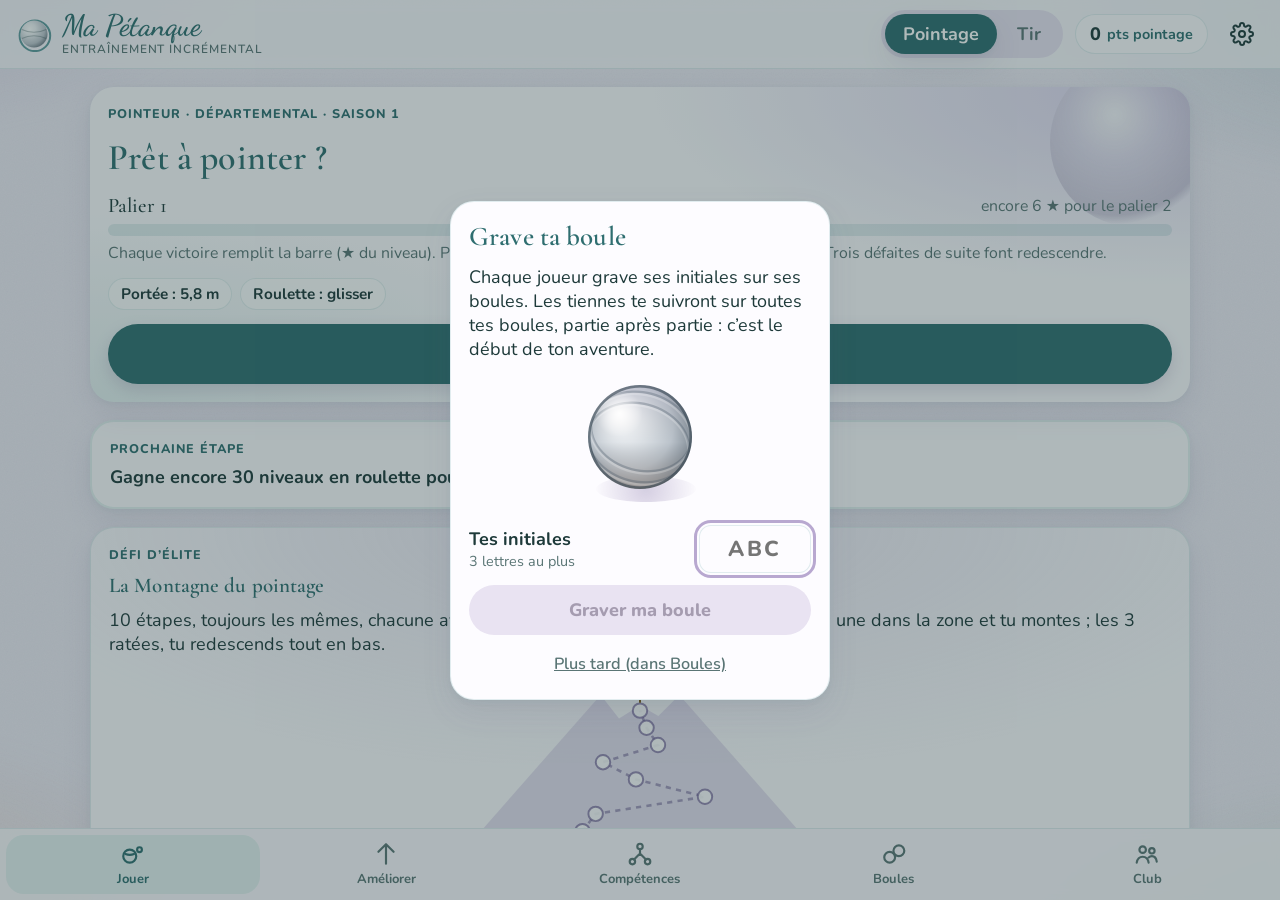
==== ma-petanque/index.html @ 7077d9e7 "Ma Pétanque 1.92 en ligne Co-Authored-By: Claude Opus 5.5 <noreply@anthropic.com> Claude-Session: ht" ====
<!doctype html>
<html lang="fr">
<head>
<meta charset="utf-8">
<meta name="viewport" content="width=device-width, initial-scale=1, maximum-scale=1, user-scalable=no, viewport-fit=cover">
<meta name="theme-color" content="#f2eef8">
<title>Ma Pétanque</title>
<link rel="stylesheet" href="polices/polices.css">
<link rel="stylesheet" href="jeu.css">
</head>
<body>
<div class="appli" id="appli" data-vue="pointage">
  <header class="entete">
    <div class="marque">
      <svg viewBox="0 0 40 40" aria-hidden="true">
        <defs><radialGradient id="gm" cx="35%" cy="32%" r="70%"><stop offset="0" stop-color="#fff"/><stop offset=".3" stop-color="#eef1f4"/><stop offset=".78" stop-color="#bcc4cc"/><stop offset="1" stop-color="#7f8a94"/></radialGradient></defs>
        <circle cx="21" cy="22" r="17" fill="none" stroke="#44898c" stroke-width="2.2" opacity=".85"/>
        <circle cx="20" cy="20" r="15" fill="url(#gm)"/><path d="M6.5 15c8 4 19 4 27 0M6.5 25c8-4 19-4 27 0" fill="none" stroke="rgba(30,58,58,.3)" stroke-width="1.2"/>
      </svg>
      <div><h1>Ma Pétanque</h1><small>Entraînement incrémental</small></div>
    </div>
    <div class="bascule" role="group" aria-label="Discipline">
      <button type="button" data-d="pointage" aria-pressed="true">Pointage</button>
      <button type="button" data-d="tir" aria-pressed="false">Tir</button>
    </div>
    <div class="porte-monnaie" title="Points de la discipline"><span id="points">0</span><span class="unite" id="unite">pts</span></div>
    <button type="button" class="icone-bouton" id="bouton-reglages" aria-label="Réglages">
      <svg viewBox="0 0 24 24" fill="none" stroke="currentColor" stroke-width="2" stroke-linecap="round" stroke-linejoin="round"><circle cx="12" cy="12" r="3"/><path d="M19.4 15a1.7 1.7 0 0 0 .3 1.8l.1.1a2 2 0 1 1-2.8 2.8l-.1-.1a1.7 1.7 0 0 0-1.8-.3 1.7 1.7 0 0 0-1 1.5V21a2 2 0 1 1-4 0v-.1a1.7 1.7 0 0 0-1.1-1.5 1.7 1.7 0 0 0-1.8.3l-.1.1a2 2 0 1 1-2.8-2.8l.1-.1a1.7 1.7 0 0 0 .3-1.8 1.7 1.7 0 0 0-1.5-1H3a2 2 0 1 1 0-4h.1a1.7 1.7 0 0 0 1.5-1.1 1.7 1.7 0 0 0-.3-1.8l-.1-.1a2 2 0 1 1 2.8-2.8l.1.1a1.7 1.7 0 0 0 1.8.3H9a1.7 1.7 0 0 0 1-1.5V3a2 2 0 1 1 4 0v.1a1.7 1.7 0 0 0 1 1.5 1.7 1.7 0 0 0 1.8-.3l.1-.1a2 2 0 1 1 2.8 2.8l-.1.1a1.7 1.7 0 0 0-.3 1.8V9a1.7 1.7 0 0 0 1.5 1H21a2 2 0 1 1 0 4h-.1a1.7 1.7 0 0 0-1.5 1z"/></svg>
    </button>
  </header>

  <main id="contenu"></main>

  <nav class="onglets" aria-label="Menu">
    <button type="button" data-onglet="jouer" aria-current="page">
      <svg viewBox="0 0 24 24" fill="none" stroke="currentColor" stroke-width="2" stroke-linecap="round"><circle cx="9" cy="14" r="6"/><circle cx="18" cy="8" r="2.2"/><path d="M5 12c2.5 1 5.5 1 8 0"/></svg>
      Jouer
    </button>
    <button type="button" data-onglet="boutique">
      <svg viewBox="0 0 24 24" fill="none" stroke="currentColor" stroke-width="2" stroke-linecap="round" stroke-linejoin="round"><path d="M12 3v18M5 10l7-7 7 7"/></svg>
      Améliorer
    </button>
    <button type="button" data-onglet="competences">
      <svg viewBox="0 0 24 24" fill="none" stroke="currentColor" stroke-width="2" stroke-linecap="round" stroke-linejoin="round"><circle cx="12" cy="5" r="2.5"/><circle cx="5" cy="19" r="2.5"/><circle cx="19" cy="19" r="2.5"/><path d="M12 7.5v4M12 11.5 6.5 17M12 11.5l5.5 5.5"/></svg>
      Compétences
    </button>
    <button type="button" data-onglet="boules">
      <svg viewBox="0 0 24 24" fill="none" stroke="currentColor" stroke-width="2"><circle cx="8" cy="15" r="5"/><circle cx="16.5" cy="9" r="5"/></svg>
      Boules
    </button>
    <button type="button" data-onglet="club">
      <svg viewBox="0 0 24 24" fill="none" stroke="currentColor" stroke-width="2" stroke-linecap="round" stroke-linejoin="round"><circle cx="8" cy="8" r="3"/><circle cx="16.5" cy="9" r="2.5"/><path d="M2.5 20c.6-3.4 2.8-5.5 5.5-5.5s4.9 2.1 5.5 5.5M13.5 15.2c.9-.8 1.9-1.2 3-1.2 2.3 0 4 1.8 4.5 5"/></svg>
      Club
    </button>
  </nav>
</div>

<div class="jeu" id="jeu" hidden>
  <canvas class="terrain-jeu" id="toile"></canvas>
  <div class="hud">
    <button type="button" class="icone-bouton" id="quitter" aria-label="Retour au menu">
      <svg viewBox="0 0 24 24" fill="none" stroke="currentColor" stroke-width="2.4" stroke-linecap="round" stroke-linejoin="round"><path d="M15 5l-7 7 7 7"/></svg>
    </button>
    <div class="titre">
      <span class="hud-ligne"><b id="hud-titre">Pointage</b><span class="hud-distance" id="hud-distance"></span></span>
      <span id="hud-defi" class="hud-defi"></span>
      <span class="hud-palier"><span id="hud-palier">Palier 1</span><span class="barre-palier"><i id="hud-xp" style="width:0%"></i></span><span class="serie-mult" id="hud-serie" hidden></span><span id="hud-sous-titre" class="hud-terrain"></span></span>
    </div>
    <div class="porte-monnaie" id="hud-bourse"><span id="hud-points">0</span><span class="unite">pts</span></div>
  </div>
  <div class="commandes" id="commandes">
    <div class="feuille" id="feuille" hidden>
      <div class="puces" id="puces-techniques" aria-label="Technique"></div>
      <div class="puces" id="puces-effets" aria-label="Effet"></div>
    </div>
    <div class="choix">
      <button type="button" class="puce choix-bouton" id="choix-technique" aria-haspopup="true"></button>
      <button type="button" class="puce choix-bouton" id="choix-effet" aria-haspopup="true"></button>
    </div>
    <p class="consigne" id="consigne">Glisse vers le but : la direction vise, la longueur donne la force.</p>
  </div>
  <div class="resultat" id="resultat" hidden></div>
</div>

<script src="js/donnees.js"></script>
<script src="js/economie.js"></script>
<script src="js/physique.js"></script>
<script src="js/relief.js"></script>
<script src="js/niveaux.js"></script>
<script src="js/rendu.js"></script>
<script src="js/vue.js"></script>
<script src="js/son.js"></script>
<script src="js/ecrans.js"></script>
<script src="js/partie.js"></script>
<script src="js/principal.js"></script>
</body>
</html>
---- ma-petanque/polices/polices.css ----
/* Polices du jeu, aux couleurs de « Prendre soin de son Hêtre », incluses dans l'appli pour marcher hors ligne.
   Cormorant Garamond (titres), Nunito (texte), Dancing Script (nom du jeu) : licence SIL Open Font License 1.1, voir LICENCE.txt. */
@font-face{font-family:'Cormorant Garamond';font-style:normal;font-weight:300 700;font-display:swap;src:url(cormorant-latin-ext.woff2) format('woff2');unicode-range:U+0100-02BA, U+02BD-02C5, U+02C7-02CC, U+02CE-02D7, U+02DD-02FF, U+0304, U+0308, U+0329, U+1D00-1DBF, U+1E00-1E9F, U+1EF2-1EFF, U+2020, U+20A0-20AB, U+20AD-20C4, U+2113, U+2C60-2C7F, U+A720-A7FF}
@font-face{font-family:'Cormorant Garamond';font-style:normal;font-weight:300 700;font-display:swap;src:url(cormorant-latin.woff2) format('woff2');unicode-range:U+0000-00FF, U+0131, U+0152-0153, U+02BB-02BC, U+02C6, U+02DA, U+02DC, U+0304, U+0308, U+0329, U+2000-206F, U+20AC, U+2122, U+2191, U+2193, U+2212, U+2215, U+FEFF, U+FFFD}
@font-face{font-family:'Nunito';font-style:normal;font-weight:300 800;font-display:swap;src:url(nunito-latin-ext.woff2) format('woff2');unicode-range:U+0100-02BA, U+02BD-02C5, U+02C7-02CC, U+02CE-02D7, U+02DD-02FF, U+0304, U+0308, U+0329, U+1D00-1DBF, U+1E00-1E9F, U+1EF2-1EFF, U+2020, U+20A0-20AB, U+20AD-20C4, U+2113, U+2C60-2C7F, U+A720-A7FF}
@font-face{font-family:'Nunito';font-style:normal;font-weight:300 800;font-display:swap;src:url(nunito-latin.woff2) format('woff2');unicode-range:U+0000-00FF, U+0131, U+0152-0153, U+02BB-02BC, U+02C6, U+02DA, U+02DC, U+0304, U+0308, U+0329, U+2000-206F, U+20AC, U+2122, U+2191, U+2193, U+2212, U+2215, U+FEFF, U+FFFD}
@font-face{font-family:'Dancing Script';font-style:normal;font-weight:400 700;font-display:swap;src:url(dancing-latin-ext.woff2) format('woff2');unicode-range:U+0100-02BA, U+02BD-02C5, U+02C7-02CC, U+02CE-02D7, U+02DD-02FF, U+0304, U+0308, U+0329, U+1D00-1DBF, U+1E00-1E9F, U+1EF2-1EFF, U+2020, U+20A0-20AB, U+20AD-20C4, U+2113, U+2C60-2C7F, U+A720-A7FF}
@font-face{font-family:'Dancing Script';font-style:normal;font-weight:400 700;font-display:swap;src:url(dancing-latin.woff2) format('woff2');unicode-range:U+0000-00FF, U+0131, U+0152-0153, U+02BB-02BC, U+02C6, U+02DA, U+02DC, U+0304, U+0308, U+0329, U+2000-206F, U+20AC, U+2122, U+2191, U+2193, U+2212, U+2215, U+FEFF, U+FFFD}
---- ma-petanque/jeu.css ----
/* Ma Pétanque — habillage aquarelle aux couleurs de « Prendre soin de son Hêtre » : bleu-canard (pointage), prune (tir), lavande, feuille, ambre. */
:root {
  /* Palette de « Prendre soin de son Hêtre » : bleu-canard, lavande, feuille, ambre, sur lavande très clair. */
  --papier: #f2eef8;
  --papier-fonce: #e9e3f2;
  --carte: #fdfcff;
  --encre: #1e3a3a;
  --encre-douce: #5a7575;
  --trait: rgba(26, 122, 122, 0.12);
  --canard: #44898c;
  --canard-fonce: #2f6e70;
  --canard-pale: #e4f0f0;
  --prune: #9a88c0;
  --prune-fonce: #6e5d93;
  --prune-pale: #efe9f8;
  --lavande: #b8a8d0;
  --lavande-fonce: #7a6a9a;
  --lavande-pale: #f0eaf8;
  --feuille: #7aaa6a;
  --feuille-pale: #eef6ea;
  --ambre: #d4956a;
  --rose: #c05070;
  --or: #e0b25e;
  --or-pale: #fbefd8;
  --ombre: 0 2px 6px rgba(26, 122, 122, 0.06), 0 12px 30px rgba(90, 74, 122, 0.10);
  --rayon: 24px;
  --accent: var(--canard);
  --accent-fonce: var(--canard-fonce);
  --accent-pale: var(--canard-pale);
  --haut: env(safe-area-inset-top, 0px);
  --bas: env(safe-area-inset-bottom, 0px);
  --gauche: env(safe-area-inset-left, 0px);
  --droite: env(safe-area-inset-right, 0px);
  --titre: 'Cormorant Garamond', Georgia, 'Noto Serif', serif;
  --texte: 'Nunito', system-ui, -apple-system, 'Segoe UI', Roboto, sans-serif;
  --signature: 'Dancing Script', 'Cormorant Garamond', cursive;
  /* Grain de papier aquarelle. */
  --grain: url("data:image/svg+xml,%3Csvg xmlns='http://www.w3.org/2000/svg' width='180' height='180'%3E%3Cfilter id='f'%3E%3CfeTurbulence type='fractalNoise' baseFrequency='0.9' numOctaves='3' stitchTiles='stitch'/%3E%3CfeColorMatrix values='0 0 0 0 0.3 0 0 0 0 0.35 0 0 0 0 0.45 0 0 0 0.08 0'/%3E%3C/filter%3E%3Crect width='180' height='180' filter='url(%23f)'/%3E%3C/svg%3E");
  color-scheme: light;
}
[data-vue="tir"] { --accent: var(--prune); --accent-fonce: var(--prune-fonce); --accent-pale: var(--prune-pale); }

* { box-sizing: border-box; -webkit-tap-highlight-color: transparent; }
html, body { margin: 0; height: 100%; }
body {
  font-family: var(--texte);
  font-size: clamp(15px, 1.2vw + 11px, 18px);
  color: var(--encre);
  background-color: var(--papier);
  background-image: var(--grain);
  overscroll-behavior: none;
  user-select: none;
  -webkit-user-select: none;
}
/* Taches d'aquarelle aux bords de l'écran. */
body::before {
  content: ''; position: fixed; inset: -10%; pointer-events: none; z-index: 0;
  background:
    radial-gradient(38% 30% at 0% 0%, rgba(184, 168, 208, 0.45), transparent 70%),
    radial-gradient(34% 26% at 100% 8%, rgba(68, 137, 140, 0.20), transparent 70%),
    radial-gradient(40% 30% at 100% 100%, rgba(122, 170, 106, 0.22), transparent 70%),
    radial-gradient(30% 24% at 0% 92%, rgba(212, 149, 106, 0.18), transparent 70%);
  filter: blur(8px);
}
button { font: inherit; color: inherit; cursor: pointer; }
h1, h2, h3 { font-family: var(--titre); font-weight: 600; margin: 0; letter-spacing: 0.005em; text-wrap: balance; color: var(--canard-fonce); }
[hidden] { display: none !important; }
:focus-visible { outline: 3px solid var(--lavande); outline-offset: 2px; }

/* ---------- Structure : en-tête, contenu, onglets ---------- */
.appli { position: relative; z-index: 1; display: grid; grid-template-rows: auto 1fr auto; height: 100%; }
.entete {
  display: grid; grid-template-columns: 1fr auto; grid-template-areas: "marque reglages" "bascule monnaie"; align-items: center; gap: 8px 12px;
  padding: calc(10px + var(--haut)) calc(16px + var(--droite)) 10px calc(16px + var(--gauche));
  background: rgba(253, 252, 255, 0.72); backdrop-filter: blur(6px);
  border-bottom: 1px solid var(--trait);
}
.marque { grid-area: marque; display: flex; align-items: center; gap: 10px; min-width: 0; }
.entete .bascule { grid-area: bascule; justify-self: start; }
.entete .porte-monnaie { grid-area: monnaie; }
#bouton-reglages { grid-area: reglages; justify-self: end; }
@media (min-width: 720px) {
  .entete { grid-template-columns: 1fr auto auto auto; grid-template-areas: "marque bascule monnaie reglages"; }
}
.marque svg { width: 36px; height: 36px; flex: none; }
.marque h1 { font-family: var(--signature); font-weight: 600; font-size: 1.65em; color: var(--canard-fonce); line-height: 1; }
.marque small { display: block; font-family: var(--texte); font-weight: 600; color: var(--encre-douce); font-size: 0.66em; letter-spacing: 0.08em; text-transform: uppercase; white-space: nowrap; overflow: hidden; text-overflow: ellipsis; }
.bascule { display: inline-flex; background: var(--papier-fonce); border-radius: 999px; padding: 4px; gap: 2px; }
.bascule button {
  border: 0; background: transparent; padding: 8px 18px; border-radius: 999px; font-weight: 700;
  color: var(--encre-douce); min-height: 40px; display: inline-flex; align-items: center; gap: 6px;
}
.bascule button[aria-pressed="true"][data-d="pointage"] { background: var(--canard-fonce); color: #fff; box-shadow: var(--ombre); }
.bascule button[aria-pressed="true"][data-d="tir"] { background: var(--prune-fonce); color: #fff; box-shadow: var(--ombre); }
.porte-monnaie {
  display: inline-flex; gap: 6px; background: var(--carte); border: 1px solid var(--trait);
  border-radius: 999px; padding: 6px 14px; font-weight: 800; font-variant-numeric: tabular-nums; min-height: 40px; align-items: center;
}
.porte-monnaie .unite { font-weight: 700; color: var(--accent-fonce); font-size: 0.8em; }
.porte-monnaie.pulse { animation: pulse 0.5s ease-out; }
@keyframes pulse { 40% { transform: scale(1.12); background: var(--or-pale); } }
.icone-bouton { border: 0; background: transparent; width: 44px; height: 44px; border-radius: 50%; display: grid; place-items: center; }
.icone-bouton:active { background: var(--papier-fonce); }
.icone-bouton svg { width: 24px; height: 24px; }

main { overflow-y: auto; -webkit-overflow-scrolling: touch; padding: 18px calc(16px + var(--droite)) 26px calc(16px + var(--gauche)); }
.ecran { max-width: 1100px; margin: 0 auto; display: grid; gap: 18px; }
.ecran > h2 { font-size: 1.45em; }
.intro { color: var(--encre-douce); margin: -8px 0 0; line-height: 1.45; }

.onglets {
  display: grid; grid-template-columns: repeat(5, 1fr);
  background: rgba(253, 252, 255, 0.85); backdrop-filter: blur(6px); border-top: 1px solid var(--trait);
  padding: 6px calc(6px + var(--droite)) calc(6px + var(--bas)) calc(6px + var(--gauche));
}
.onglets button {
  border: 0; background: transparent; padding: 6px 4px; border-radius: 18px; min-height: 56px;
  display: flex; flex-direction: column; align-items: center; justify-content: center; gap: 3px;
  font-size: 0.72em; font-weight: 700; color: var(--encre-douce); min-width: 0;
}
.onglets svg { width: 26px; height: 26px; }
.onglets button[aria-current="page"] { color: var(--accent-fonce); background: var(--accent-pale); }

/* Paysage bas (téléphone couché) : les onglets passent sur le côté. */
@media (orientation: landscape) and (max-height: 560px) {
  .appli { grid-template-columns: auto 1fr; grid-template-rows: auto 1fr; }
  .entete { grid-column: 1 / -1; padding-top: calc(6px + var(--haut)); padding-bottom: 6px; }
  .onglets { grid-row: 2; grid-column: 1; grid-template-columns: none; grid-auto-rows: 1fr; border-top: 0; border-right: 1px solid var(--trait); padding: 4px 4px calc(4px + var(--bas)) calc(4px + var(--gauche)); width: 96px; }
  main { grid-row: 2; grid-column: 2; }
}

/* ---------- Cartes ---------- */
.carte { background: var(--carte); border: 1px solid var(--trait); border-radius: var(--rayon); box-shadow: var(--ombre); padding: 18px; }
.grille { display: grid; gap: 16px; grid-template-columns: repeat(auto-fill, minmax(min(100%, 290px), 1fr)); }
.ligne { display: flex; align-items: center; gap: 12px; }
.ligne.espace { justify-content: space-between; }
.discret { color: var(--encre-douce); font-size: 0.88em; }
.etiquette { display: inline-block; font-size: 0.7em; font-weight: 800; letter-spacing: 0.08em; text-transform: uppercase; color: var(--accent-fonce); }

.bouton {
  border: 0; border-radius: 999px; padding: 12px 22px; font-weight: 800; min-height: 50px;
  background: var(--accent-fonce); color: #fff; box-shadow: 0 6px 16px rgba(90, 74, 122, 0.18);
  display: inline-flex; align-items: center; justify-content: center; gap: 8px; text-align: center;
  transition: transform 0.12s ease;
}
.bouton:active { transform: scale(0.97); }
.bouton.secondaire { background: var(--carte); color: var(--accent-fonce); border: 1.5px solid var(--accent); box-shadow: none; }
.bouton.large { width: 100%; }
.bouton.grand { font-size: 1.12em; min-height: 60px; }
.bouton:disabled { background: var(--papier-fonce); color: #a59cb0; box-shadow: none; cursor: default; transform: none; }
.bouton.secondaire:disabled { background: transparent; border-color: var(--papier-fonce); }
.prix { font-variant-numeric: tabular-nums; }

/* Accueil d'une discipline : lavis d'aquarelle. */
.heros {
  position: relative; overflow: hidden; border: 0;
  background:
    radial-gradient(70% 90% at 100% 0%, rgba(183, 166, 220, 0.45), transparent 70%),
    radial-gradient(60% 80% at 0% 100%, var(--accent-pale), transparent 75%),
    var(--carte);
  display: grid; gap: 14px;
}
.heros::after {
  content: ''; position: absolute; right: -30px; top: -30px; width: 170px; height: 170px; border-radius: 50%;
  background: radial-gradient(circle at 38% 34%, rgba(255,255,255,0.95), rgba(220,214,232,0.7) 30%, rgba(150,140,170,0.45) 65%, transparent 71%);
  filter: blur(0.5px); pointer-events: none; opacity: 0.8;
}
.heros h2 { font-size: 2em; position: relative; z-index: 1; }
.heros > * { position: relative; z-index: 1; }
.pastilles { display: flex; flex-wrap: wrap; gap: 8px; }
.pastille { background: rgba(255, 255, 255, 0.7); border: 1px solid var(--trait); border-radius: 999px; padding: 5px 12px; font-size: 0.85em; font-weight: 700; }
.actions { display: grid; gap: 10px; grid-template-columns: repeat(auto-fit, minmax(min(100%, 200px), 1fr)); position: relative; z-index: 1; }

/* Palier et barre de progression */
.palier { display: grid; gap: 6px; }
.palier .ligne b { font-family: var(--titre); font-weight: 500; font-size: 1.15em; }
.barre-palier { height: 12px; border-radius: 99px; background: rgba(26, 122, 122, 0.12); overflow: hidden; }
.barre-palier i { display: block; height: 100%; border-radius: inherit; background: linear-gradient(90deg, var(--accent), var(--lavande)); transition: width 0.6s ease; }
.saison { display: grid; gap: 10px; background: radial-gradient(80% 100% at 100% 0%, var(--or-pale), transparent 70%), var(--carte); }
.parcours-carte { display: grid; gap: 10px; }
.montagne-carte { display: grid; gap: 10px; background: radial-gradient(90% 80% at 50% 0%, rgba(184,168,208,0.22), transparent 70%), var(--carte); }
.montagne-carte p, .montagne-carte h3 { margin: 0; }
.montagne-dessin svg { display: block; width: 100%; max-width: 420px; height: auto; margin: 0 auto; }
.couleurs-carte { display: grid; gap: 10px; }
.couleurs-carte p, .couleurs-carte h3 { margin: 0; }
.resultat .conseil { display: grid; gap: 8px; padding: 10px 12px; border-radius: 14px; background: rgba(224,178,94,0.16); border: 1px solid rgba(196,143,44,0.35); }
.resultat .conseil p { margin: 0; font-weight: 600; font-size: 0.9em; color: var(--encre); }
.resultat .conseil .bouton { justify-self: start; min-height: 40px; padding: 6px 16px; }
.gravure { display: grid; gap: 12px; justify-items: stretch; max-width: 380px; width: calc(100% - 32px); }
.gravure h2, .gravure p { margin: 0; }
.gravure .gravure-boule { width: 140px; height: 140px; justify-self: center; }
.lien-discret { border: 0; background: none; color: var(--encre-douce); font: 600 0.9em var(--texte); text-decoration: underline; padding: 6px; cursor: pointer; }
.initiales { display: flex; align-items: center; justify-content: space-between; gap: 12px; }
.initiales span { display: grid; }
.initiales small { color: var(--encre-douce); font-size: 0.8em; }
.initiales input { width: 5.2em; font: 800 1.2em var(--texte); letter-spacing: 0.12em; text-align: center; text-transform: uppercase; padding: 8px; border-radius: 12px; border: 1.5px solid var(--trait); background: var(--carte); color: var(--encre); }
.couleurs { display: grid; grid-template-columns: repeat(auto-fill, minmax(96px, 1fr)); gap: 8px; }
.couleur { display: grid; justify-items: center; gap: 2px; padding: 8px 4px; border-radius: 14px; border: 1.5px solid rgba(110,93,147,0.18); background: rgba(255,255,255,0.7); font: inherit; color: var(--encre); cursor: pointer; }
.couleur canvas { width: 44px; height: 44px; }
.couleur b { font-size: 0.8em; }
.couleur small { font-size: 0.7em; color: var(--encre-douce); text-align: center; line-height: 1.2; }
.couleur.choisie { border-color: var(--accent); box-shadow: 0 0 0 2px rgba(47,110,112,0.25); }
.couleur:disabled { opacity: 0.75; cursor: default; }
.parcours-carte p, .parcours-carte h3 { margin: 0; }
.trophees { font-family: var(--titre); font-size: 1.3em; }

.stats { display: grid; grid-template-columns: repeat(auto-fit, minmax(120px, 1fr)); gap: 10px; }
.stat { background: var(--accent-pale); border-radius: 18px; padding: 10px 12px; }
.stat b { display: block; font-size: 1.35em; font-variant-numeric: tabular-nums; font-family: var(--titre); font-weight: 500; }
.stat span { font-size: 0.8em; color: var(--encre-douce); }

/* Terrains */
.terrains { display: grid; gap: 10px; grid-template-columns: repeat(auto-fill, minmax(min(100%, 140px), 1fr)); }
.terrain {
  border: 2px solid transparent; border-radius: 18px; padding: 0; overflow: hidden; text-align: left; background: var(--carte);
  box-shadow: var(--ombre); display: grid; grid-template-rows: auto auto;
}
.terrain canvas { width: 100%; height: auto; aspect-ratio: 8 / 3; display: block; }
.terrain .texte { padding: 8px 10px 10px; display: grid; gap: 2px; }
.terrain b { font-size: 0.95em; }
.terrain.bloque canvas { filter: grayscale(0.6) opacity(0.7); }
div.terrain { cursor: default; }

.liste-lancers { display: grid; gap: 6px; }
.lancer { display: grid; grid-template-columns: 86px 1fr auto; align-items: center; gap: 10px; padding: 8px 12px; border-radius: 14px; background: var(--accent-pale); }
.lancer .geste { font-size: 0.68em; font-weight: 800; letter-spacing: 0.07em; text-transform: uppercase; color: var(--accent-fonce); }
.lancer.bloque { background: var(--papier); opacity: 0.75; }

/* Compétences */
.branches { display: flex; gap: 8px; overflow-x: auto; padding-bottom: 4px; scrollbar-width: none; }
.branches button { flex: none; border: 1.5px solid var(--trait); background: var(--carte); border-radius: 999px; padding: 8px 16px; font-weight: 700; min-height: 44px; color: var(--encre-douce); }
.branches button[aria-pressed="true"] { background: var(--accent-fonce); border-color: var(--accent-fonce); color: #fff; }
.arbre { display: grid; gap: 14px; grid-template-columns: repeat(auto-fill, minmax(min(100%, 320px), 1fr)); }
.amelioration { display: grid; gap: 10px; align-content: start; }
.amelioration h3 { font-size: 1.12em; }
.amelioration p { margin: 0; color: var(--encre-douce); font-size: 0.92em; line-height: 1.45; }
.niveau { display: flex; align-items: center; gap: 10px; font-variant-numeric: tabular-nums; font-weight: 800; font-size: 0.9em; }
.jauge { flex: 1; height: 8px; border-radius: 99px; background: rgba(26, 122, 122, 0.12); overflow: hidden; }
.jauge i { display: block; height: 100%; background: linear-gradient(90deg, var(--accent), var(--lavande)); border-radius: inherit; }
.verrou { color: var(--lavande-fonce); font-weight: 700; font-size: 0.86em; display: flex; gap: 6px; align-items: center; }
.amelioration.bloquee { opacity: 0.75; }
.amelioration.max .bouton { background: var(--or); color: #5a4420; box-shadow: none; }

/* Boules */
.boule-carte { display: grid; grid-template-columns: 96px 1fr; gap: 14px; align-items: start; }
.boule-carte canvas { width: 96px; height: 96px; }
.boule-carte h3 { font-size: 1.12em; }
.boule-carte.equipee { outline: 2.5px solid var(--accent); }
.barres { display: grid; gap: 4px; margin: 8px 0; font-size: 0.78em; }
.barre { display: grid; grid-template-columns: 82px 1fr 54px; align-items: center; gap: 8px; }
.barre .jauge { height: 6px; }
.barre b { text-align: right; font-variant-numeric: tabular-nums; white-space: nowrap; }
.barre b small { font-size: 0.85em; font-weight: 800; }
.barre b small.plus { color: #3f8a52; }
.barre b small.moins { color: #b8445f; }
.jauge-reglage { display: flex; }
.jauge-reglage i { border-radius: 0; }
.jauge-reglage i:first-child { border-radius: 99px 0 0 99px; }
.jauge-reglage i.ajout { background: #6fb37c; }
.jauge-reglage i.retrait { background: repeating-linear-gradient(135deg, rgba(184,68,95,0.45) 0 3px, rgba(184,68,95,0.12) 3px 6px); }
.reglage-stats { color: var(--accent-fonce); font-weight: 700; }
.affinites { display: flex; flex-wrap: wrap; gap: 4px; margin-bottom: 10px; }
.affinite { font-size: 0.72em; font-weight: 800; padding: 3px 8px; border-radius: 99px; background: var(--papier-fonce); }
.affinite.plus { background: var(--feuille-pale); color: #3f6b33; }
.affinite.moins { background: #fbe9ee; color: #9a3a56; }
.boule-carte .bouton { grid-column: 1 / -1; }

/* ---------- Écran de jeu ---------- */
.jeu { position: fixed; inset: 0; background: var(--papier); z-index: 10; touch-action: none; }
.jeu canvas.terrain-jeu { position: absolute; inset: 0; width: 100%; height: 100%; display: block; }
.hud {
  position: absolute; left: 0; right: 0; top: 0; display: flex; align-items: center; gap: 10px;
  /* Le haut de l'écran est libre (barre d'état cachée) : on ne garde que la marge d'une caméra. */
  padding: calc(6px + min(var(--haut), 26px)) calc(12px + var(--droite)) 8px calc(12px + var(--gauche));
  background: linear-gradient(180deg, rgba(242, 238, 248, 0.95), rgba(242, 238, 248, 0.6) 70%, rgba(242, 238, 248, 0));
  color: var(--encre); pointer-events: none;
}
.hud > * { pointer-events: auto; }
.hud .icone-bouton { background: var(--carte); color: var(--encre); box-shadow: var(--ombre); }
.hud .titre { display: grid; gap: 2px; line-height: 1.15; margin-right: auto; min-width: 0; }
.hud .titre b { font-family: var(--titre); font-weight: 500; font-size: 1.1em; }
.hud .titre span { font-size: 0.8em; color: var(--encre-douce); }
/* Bandeau en trois lignes : titre et distance, défi, palier et terrain. */
.hud-ligne { display: flex; align-items: center; gap: 10px; min-width: 0; }
.hud .titre .hud-distance {
  flex: none; font-family: var(--titre); font-size: 1.25em; font-weight: 600; color: var(--accent-fonce);
  background: rgba(253, 252, 255, 0.92); border-radius: 999px; padding: 0 10px; box-shadow: var(--ombre);
}
.hud .titre .hud-terrain { font-size: 1em; font-weight: 600; min-width: 0; overflow: hidden; text-overflow: ellipsis; white-space: nowrap; }
.hud .titre #hud-defi { white-space: nowrap; overflow: hidden; text-overflow: ellipsis; }
.hud.dore .titre b { color: #a8792a; }
.hud-palier { display: flex; align-items: center; gap: 8px; font-size: 0.75em; font-weight: 800; color: var(--encre-douce); white-space: nowrap; min-width: 0; }
.hud-palier .barre-palier { width: min(120px, 22vw); height: 8px; flex: none; }
.serie-mult { background: var(--or-pale); color: #8a6420; border-radius: 99px; padding: 1px 8px; font-weight: 800; white-space: nowrap; }

.commandes {
  position: absolute; left: 0; right: 0; bottom: 0; display: grid; gap: 6px;
  padding: 10px calc(12px + var(--droite)) calc(8px + var(--bas)) calc(12px + var(--gauche));
  background: linear-gradient(0deg, rgba(242, 238, 248, 0.96), rgba(242, 238, 248, 0.75) 70%, rgba(242, 238, 248, 0));
  color: var(--encre);
}
.commandes { pointer-events: none; }            /* le doigt peut viser jusque sous les commandes */
.commandes .puces, .commandes button { pointer-events: auto; }
.puces { display: flex; gap: 6px; overflow-x: auto; scrollbar-width: none; justify-self: start; max-width: 100%; }
.puces::-webkit-scrollbar { display: none; }
.puce {
  flex: none; border: 1.5px solid var(--trait); background: rgba(253, 252, 255, 0.85); color: var(--encre);
  border-radius: 999px; padding: 7px 14px; font-weight: 700; font-size: 0.88em; min-height: 40px; display: inline-flex; align-items: center; gap: 6px;
}
.puce[aria-pressed="true"] { background: var(--accent-fonce); color: #fff; border-color: var(--accent-fonce); }
.puce:disabled { opacity: 0.45; }
.puce svg { width: 15px; height: 15px; }
.puce.dur small { font-size: 0.72em; font-weight: 800; color: #9a3a56; background: #fbe9ee; border-radius: 99px; padding: 1px 6px; }
.puce.dur[aria-pressed="true"] small { background: rgba(255, 255, 255, 0.85); }
.puce small.boule-manque { font-size: 0.72em; font-weight: 800; color: var(--lavande-fonce); background: var(--lavande-pale, #efe9f8); border-radius: 99px; padding: 1px 6px; }
.puce-titre { flex: none; align-self: center; font-size: 0.7em; font-weight: 800; letter-spacing: 0.07em; text-transform: uppercase; color: var(--encre-douce); padding: 0 2px 0 6px; }
.puce-titre:first-child { padding-left: 0; }
.consigne { font-size: 0.78em; text-align: center; color: var(--encre-douce); margin: 0; white-space: nowrap; overflow: hidden; text-overflow: ellipsis; }
/* Barre compacte : la technique et l'effet en deux boutons ; la liste s'ouvre au-dessus. */
.choix { display: flex; gap: 8px; justify-content: center; }
.choix-bouton { background: var(--carte); box-shadow: var(--ombre); }
.choix-bouton::after { content: '▾'; font-size: 0.8em; opacity: 0.7; }
.choix-bouton:disabled::after { content: none; }
.choix-bouton:disabled { opacity: 1; }
.feuille { display: grid; gap: 8px; padding: 10px; border-radius: 20px; background: rgba(253, 252, 255, 0.97); box-shadow: var(--ombre); pointer-events: auto; }
.feuille .puces { flex-wrap: wrap; justify-content: center; overflow: visible; }

/* Paysage bas : la barre compacte reste en bas à droite, le bandeau tient sur moins de lignes. */
@media (orientation: landscape) and (max-height: 560px) {
  .commandes { left: auto; width: min(420px, 50vw); }
}

.resultat {
  position: absolute; left: 50%; bottom: calc(14px + var(--bas)); transform: translateX(-50%);
  width: min(440px, calc(100% - 24px)); max-height: calc(100% - 90px - var(--haut)); overflow-y: auto;
  background: var(--carte); background-image: var(--grain); border-radius: 26px; padding: 14px 18px;
  box-shadow: 0 14px 40px rgba(90, 74, 122, 0.25);
  display: grid; gap: 8px; animation: monte 0.35s cubic-bezier(.2,.9,.3,1.2); cursor: pointer;
}
@media (orientation: landscape) and (max-height: 560px) {
  .resultat { left: auto; right: calc(12px + var(--droite)); transform: none; top: auto; bottom: calc(10px + var(--bas)); width: min(360px, 42vw); animation: glisse 0.35s ease-out; }
}
@keyframes monte { from { transform: translate(-50%, 30px); opacity: 0; } to { transform: translate(-50%, 0); opacity: 1; } }
@keyframes glisse { from { transform: translateX(30px); opacity: 0; } to { transform: none; opacity: 1; } }
.resultat h2 { font-size: 1.55em; }
.resultat.gagne h2 { color: var(--canard-fonce); }
.resultat.perdu h2 { color: var(--rose); }
.gain-total { font-family: var(--titre); font-weight: 700; font-size: 1.7em; color: var(--canard-fonce); font-variant-numeric: tabular-nums; }
.gains-ligne { display: flex; flex-wrap: wrap; gap: 6px; }
.gains-ligne span { background: var(--papier); border-radius: 99px; padding: 4px 10px; font-size: 0.8em; font-weight: 800; font-variant-numeric: tabular-nums; }
.gains-ligne span.mult { background: var(--or-pale); color: #8a6420; }
.prochain { display: grid; gap: 4px; font-size: 0.82em; font-weight: 700; color: var(--encre-douce); }
.prochain .barre-palier { height: 6px; }
.palier-info { font-weight: 800; font-size: 0.88em; }
.palier-info.monte { color: var(--lavande-fonce); }
.palier-info.baisse { color: var(--rose); }
.suite { margin: 0; text-align: center; font-weight: 800; color: var(--accent-fonce); font-size: 0.9em; animation: respire 1.6s ease-in-out infinite; }
@keyframes respire { 50% { opacity: 0.55; } }

/* Fête du palier */
.fete {
  position: absolute; left: 50%; top: 38%; transform: translate(-50%, -50%); z-index: 5; pointer-events: none;
  background: var(--carte); background-image: var(--grain); border-radius: 30px; padding: 18px 30px; text-align: center;
  box-shadow: 0 18px 50px rgba(90, 74, 122, 0.3); animation: fete 2.2s ease-out forwards;
}
.fete b { display: block; font-family: var(--titre); font-weight: 500; font-size: 2.1em; color: var(--lavande-fonce); white-space: nowrap; }
.fete span { font-weight: 700; color: var(--encre-douce); }
@keyframes fete { 0% { opacity: 0; transform: translate(-50%, -40%) scale(0.8); } 12% { opacity: 1; transform: translate(-50%, -50%) scale(1.05); } 20% { transform: translate(-50%, -50%) scale(1); } 80% { opacity: 1; } 100% { opacity: 0; transform: translate(-50%, -58%); } }

/* Fenêtres (réglages, confirmation) */
.voile { position: fixed; inset: 0; background: rgba(30, 58, 58, 0.35); display: grid; place-items: center; z-index: 30; padding: 16px; }
.fenetre { background: var(--carte); background-image: var(--grain); border-radius: 26px; padding: 22px; width: min(420px, 100%); display: grid; gap: 14px; box-shadow: 0 14px 40px rgba(90, 74, 122, 0.3); max-height: 100%; overflow-y: auto; }
.fenetre-entete { position: sticky; top: -22px; z-index: 2; margin: -22px -22px 0; padding: 16px 22px 10px; display: flex; align-items: center; justify-content: space-between; gap: 12px; background: var(--carte); border-radius: 26px 26px 0 0; box-shadow: 0 6px 10px -10px rgba(90, 74, 122, 0.35); }
.fenetre-entete h2 { margin: 0; }
.fermer-rond { width: 44px; height: 44px; flex: none; border-radius: 50%; border: 1.5px solid var(--trait); background: var(--carte); color: var(--encre); font: 600 1.6em/1 var(--texte); cursor: pointer; }
.curseur { display: grid; gap: 4px; }
.curseur .ligne { font-weight: 700; color: var(--encre-douce); }
.curseur input[type=range] { width: 100%; accent-color: var(--accent-fonce); height: 32px; }
.essai-croix { width: 100%; height: 300px; border-radius: 18px; background: rgba(184,168,208,0.14); border: 1.5px dashed rgba(110,93,147,0.3); touch-action: none; }
.interrupteur { display: flex; justify-content: space-between; align-items: center; gap: 12px; min-height: 48px; }
.interrupteur input { width: 52px; height: 30px; accent-color: var(--accent-fonce); }
.aide { display: grid; gap: 8px; font-size: 0.95em; line-height: 1.5; }
.aide p { margin: 0; }

.toast {
  position: fixed; left: 50%; top: calc(74px + var(--haut)); transform: translateX(-50%); z-index: 40;
  background: var(--encre); color: #fff; padding: 10px 18px; border-radius: 999px; font-weight: 700; font-size: 0.92em;
  box-shadow: var(--ombre); animation: apparait 0.25s ease-out; max-width: calc(100% - 32px); text-align: center;
}
@keyframes apparait { from { opacity: 0; transform: translate(-50%, -10px); } to { opacity: 1; transform: translate(-50%, 0); } }

@media (prefers-reduced-motion: reduce) { * { animation: none !important; transition: none !important; } }

.hud-defi { font-size: 0.78em; font-weight: 700; color: var(--prune-fonce); }
.defi-info { font-weight: 700; font-size: 0.88em; color: var(--encre-douce); }
.defi-info.reussi { color: var(--canard-fonce); }

/* Épreuves : le « boss » qui débloque une technique. */
.epreuve-carte { border: 1.5px solid rgba(122, 106, 154, 0.35); background: linear-gradient(160deg, var(--lavande-pale), var(--carte) 60%); display: grid; gap: 10px; }
.epreuve-carte .etiquette { color: var(--lavande-fonce); }
.epreuve-carte.ouverte { border-color: var(--accent); box-shadow: var(--ombre), 0 0 0 3px var(--accent-pale); }
.epreuve-carte p { margin: 0; }
.hud.epreuve .titre b { color: var(--lavande-fonce); }
.hud.epreuve .hud-defi { color: var(--encre); font-weight: 600; }

/* Achat par lots. */
.lots { display: flex; align-items: center; gap: 6px; flex-wrap: wrap; }
.lots .discret { margin-right: 4px; font-weight: 700; }
.lots button { border: 1.5px solid var(--trait); background: var(--carte); border-radius: 999px; padding: 6px 14px; font-weight: 800; min-height: 40px; color: var(--encre-douce); font-family: var(--texte); }
.lots button[aria-pressed="true"] { background: var(--accent-pale); border-color: var(--accent); color: var(--accent-fonce); }

/* Succès. */
.liste-succes { display: grid; gap: 10px; grid-template-columns: repeat(auto-fill, minmax(260px, 1fr)); }
.succes { display: flex; gap: 12px; align-items: flex-start; padding: 14px 16px; border-radius: 18px; background: var(--carte); border: 1.5px solid var(--trait); opacity: 0.85; }
.succes > div { display: grid; gap: 4px; flex: 1; min-width: 0; }
.succes .medaille { font-size: 1.5em; line-height: 1; color: var(--lavande); }
.succes.obtenu { opacity: 1; border-color: var(--or); background: linear-gradient(160deg, var(--or-pale), var(--carte) 70%); }
.succes.obtenu .medaille { color: var(--or); }
.succes .niveau { display: flex; gap: 8px; align-items: center; }
.succes .niveau .jauge { flex: 1; }

/* Club. */
.club-heros h2 { font-size: 2em; }
.club-heros h2 small { font-size: 0.5em; font-family: var(--texte); color: var(--encre-douce); font-weight: 700; }
.recrue .ligne b.compte { font-family: var(--titre); font-size: 1.5em; color: var(--accent-fonce); }
.elan { color: var(--accent-fonce); font-weight: 800; }
.absence { display: grid; gap: 12px; }
.absence .gros { font-family: var(--titre); font-size: 1.6em; color: var(--canard-fonce); margin: 0; }
.marque > div { min-width: 0; }
.reglage-choix { display: grid; gap: 8px; font-weight: 700; }

/* Boules : techniques permises, terrain, réglage. */
.boule-carte .permet { margin: 6px 0 0; font-size: 0.85em; font-weight: 700; color: var(--encre); }
.boule-carte .specialite { margin: 2px 0 0; font-size: 0.82em; font-weight: 700; color: #3f6b33; }
.reglage-boule { grid-column: 1 / -1; display: grid; gap: 6px; padding: 10px 12px; border-radius: 14px; background: var(--lavande-pale); }
.reglage-ligne { display: grid; grid-template-columns: 1fr auto 2ch auto; gap: 8px; align-items: center; }
.reglage-nom { display: grid; line-height: 1.15; }
.reglage-nom small { color: var(--encre-douce); font-size: 0.78em; }
.reglage-valeur { text-align: center; font-weight: 800; }
.reglage-boule .pas { width: 34px; height: 34px; border-radius: 50%; border: 1.5px solid var(--trait); background: var(--carte); font-weight: 800; font-size: 1.1em; color: var(--encre); }
.reglage-boule .pas:disabled { opacity: 0.35; }
.prochaine-etape { display: grid; gap: 8px; border: 2px solid var(--accent-pale, #e6f0f0); }
.prochaine-etape p { margin: 0; font-weight: 700; }
.prochaine-etape .bouton { justify-self: start; }
.etape-info { font-size: 0.85em; font-weight: 700; color: var(--accent-fonce); }
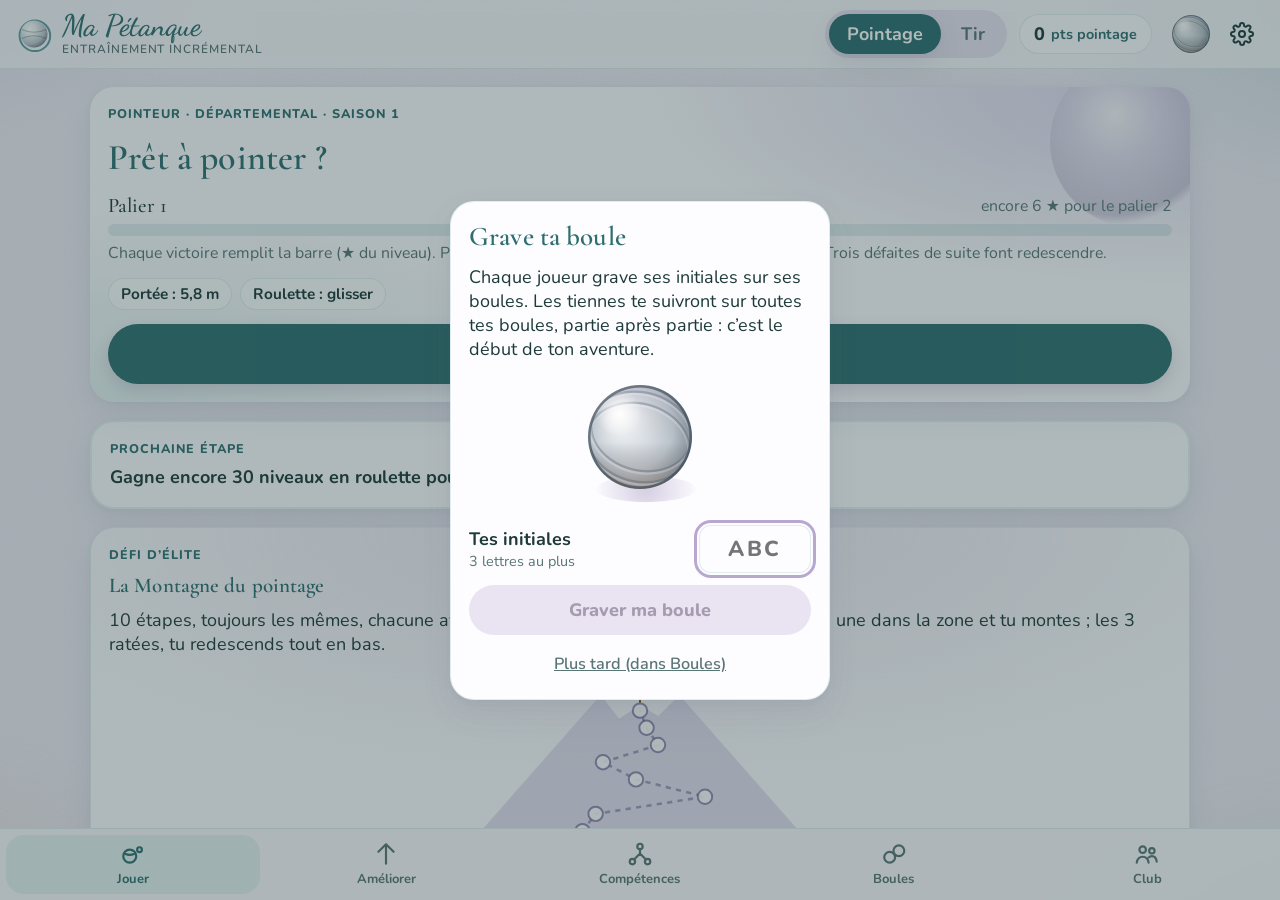
==== commit aecaee76: "Ma Pétanque : ta boule dans la barre du haut lance une boule Co-Authored-By: Claude Opus 5.5 <norepl" ====
--- a/ma-petanque/index.html
+++ b/ma-petanque/index.html
@@ -24,6 +24,7 @@
       <button type="button" data-d="tir" aria-pressed="false">Tir</button>
     </div>
     <div class="porte-monnaie" title="Points de la discipline"><span id="points">0</span><span class="unite" id="unite">pts</span></div>
+    <button type="button" class="icone-bouton jouer-vite" id="jouer-vite" aria-label="Lancer une boule" title="Lancer une boule"></button>
     <button type="button" class="icone-bouton" id="bouton-reglages" aria-label="Réglages">
       <svg viewBox="0 0 24 24" fill="none" stroke="currentColor" stroke-width="2" stroke-linecap="round" stroke-linejoin="round"><circle cx="12" cy="12" r="3"/><path d="M19.4 15a1.7 1.7 0 0 0 .3 1.8l.1.1a2 2 0 1 1-2.8 2.8l-.1-.1a1.7 1.7 0 0 0-1.8-.3 1.7 1.7 0 0 0-1 1.5V21a2 2 0 1 1-4 0v-.1a1.7 1.7 0 0 0-1.1-1.5 1.7 1.7 0 0 0-1.8.3l-.1.1a2 2 0 1 1-2.8-2.8l.1-.1a1.7 1.7 0 0 0 .3-1.8 1.7 1.7 0 0 0-1.5-1H3a2 2 0 1 1 0-4h.1a1.7 1.7 0 0 0 1.5-1.1 1.7 1.7 0 0 0-.3-1.8l-.1-.1a2 2 0 1 1 2.8-2.8l.1.1a1.7 1.7 0 0 0 1.8.3H9a1.7 1.7 0 0 0 1-1.5V3a2 2 0 1 1 4 0v.1a1.7 1.7 0 0 0 1 1.5 1.7 1.7 0 0 0 1.8-.3l.1-.1a2 2 0 1 1 2.8 2.8l-.1.1a1.7 1.7 0 0 0-.3 1.8V9a1.7 1.7 0 0 0 1.5 1H21a2 2 0 1 1 0 4h-.1a1.7 1.7 0 0 0-1.5 1z"/></svg>
     </button>
--- a/ma-petanque/jeu.css
+++ b/ma-petanque/jeu.css
@@ -70,17 +70,21 @@
 /* ---------- Structure : en-tête, contenu, onglets ---------- */
 .appli { position: relative; z-index: 1; display: grid; grid-template-rows: auto 1fr auto; height: 100%; }
 .entete {
-  display: grid; grid-template-columns: 1fr auto; grid-template-areas: "marque reglages" "bascule monnaie"; align-items: center; gap: 8px 12px;
+  display: grid; grid-template-columns: 1fr auto auto; grid-template-areas: "marque jouer reglages" "bascule monnaie monnaie"; align-items: center; gap: 8px 12px;
   padding: calc(10px + var(--haut)) calc(16px + var(--droite)) 10px calc(16px + var(--gauche));
   background: rgba(253, 252, 255, 0.72); backdrop-filter: blur(6px);
   border-bottom: 1px solid var(--trait);
 }
 .marque { grid-area: marque; display: flex; align-items: center; gap: 10px; min-width: 0; }
 .entete .bascule { grid-area: bascule; justify-self: start; }
-.entete .porte-monnaie { grid-area: monnaie; }
+.entete .porte-monnaie { grid-area: monnaie; justify-self: end; }
 #bouton-reglages { grid-area: reglages; justify-self: end; }
+/* Raccourci « Jouer » : ta boule, à côté des réglages ; un appui lance une boule. */
+.jouer-vite { grid-area: jouer; width: 48px; height: 48px; transition: transform 0.12s ease; }
+.jouer-vite:active { transform: scale(0.9); }
+.jouer-vite canvas { width: 42px; height: 42px; }
 @media (min-width: 720px) {
-  .entete { grid-template-columns: 1fr auto auto auto; grid-template-areas: "marque bascule monnaie reglages"; }
+  .entete { grid-template-columns: 1fr auto auto auto auto; grid-template-areas: "marque bascule monnaie jouer reglages"; }
 }
 .marque svg { width: 36px; height: 36px; flex: none; }
 .marque h1 { font-family: var(--signature); font-weight: 600; font-size: 1.65em; color: var(--canard-fonce); line-height: 1; }
